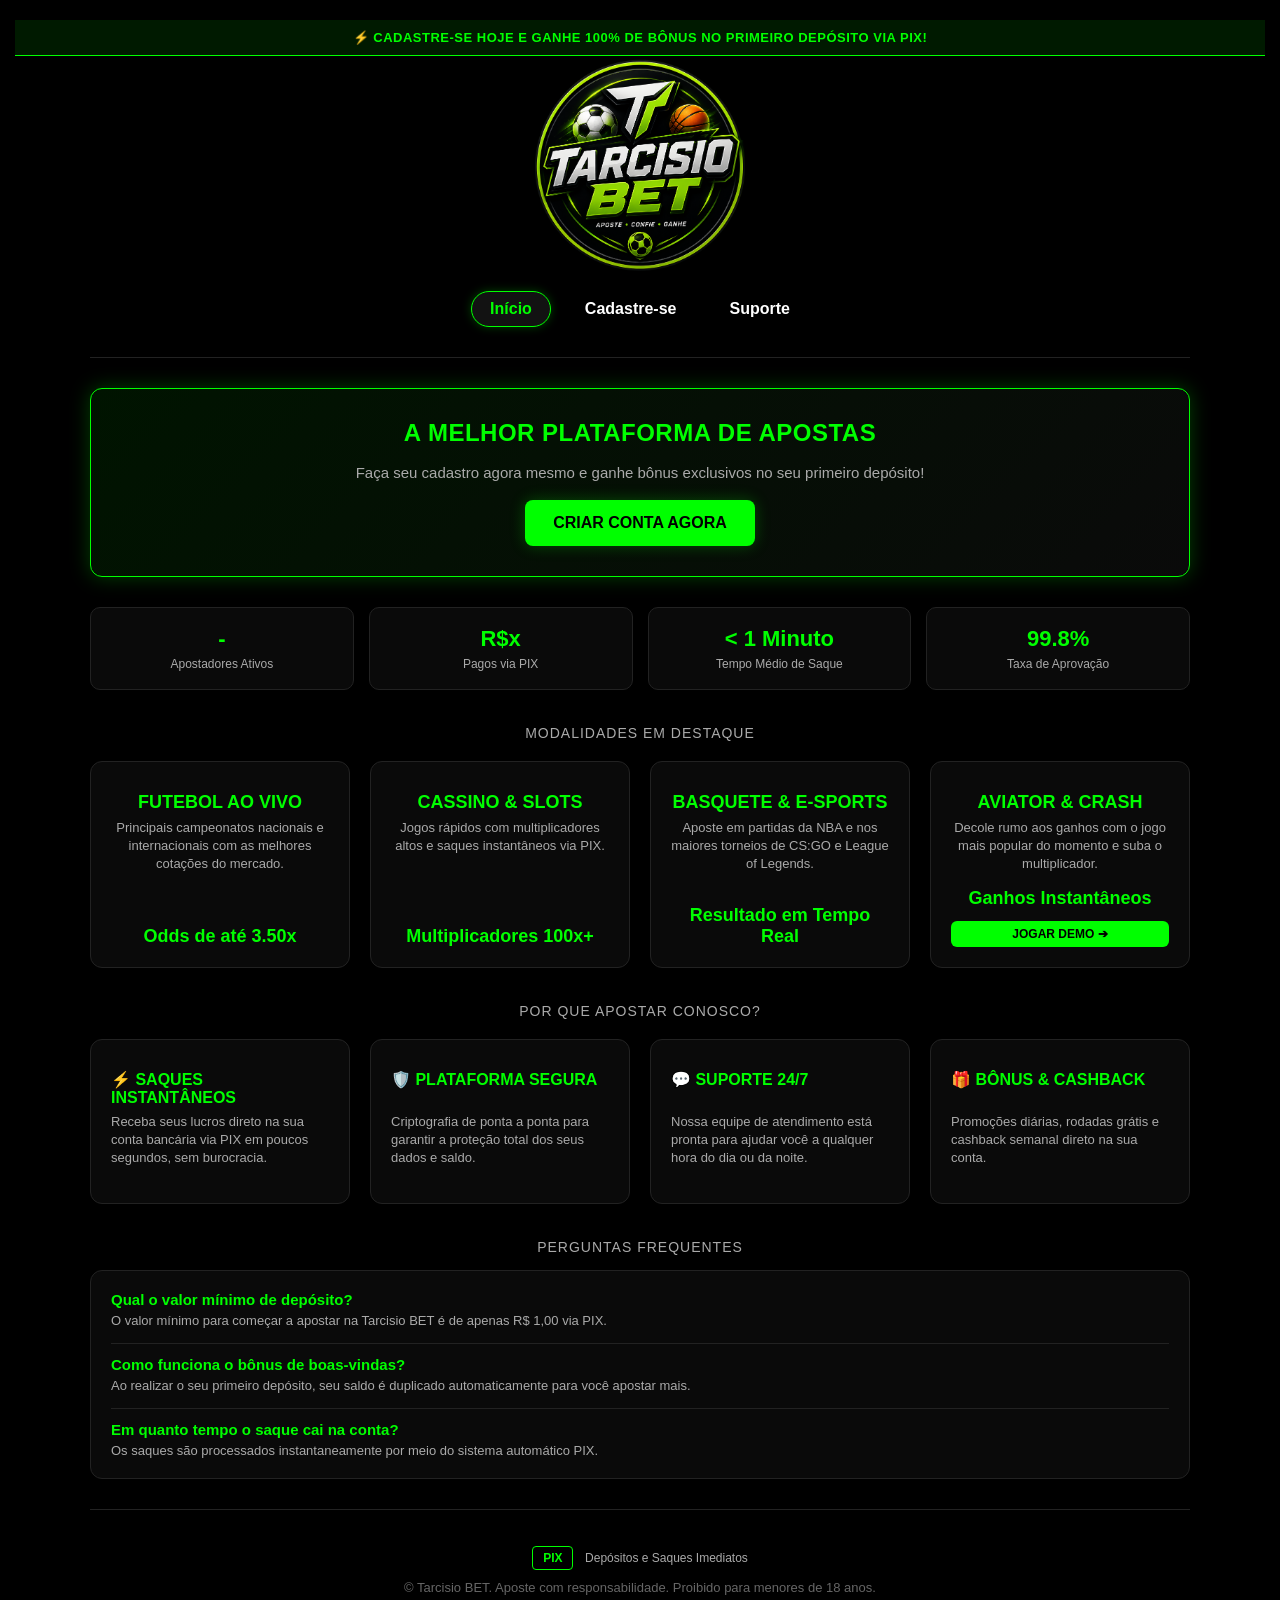
==== index.html @ b77f8620 "tarcisiobet" ====
<!DOCTYPE html>
<html lang="pt-br">
<head>
    <meta charset="UTF-8">
    <meta name="viewport" content="width=device-width, initial-scale=1.0">
    <title>Tarcisio BET - Início</title>
    
    <link rel="icon" type="image/png" href="navegador.png">
    <link rel="stylesheet" href="style.css">
</head>
<body>

    <div style="background: rgba(0, 255, 0, 0.1); border-bottom: 1px solid var(--primary); text-align: center; padding: 10px; font-size: 13px; color: var(--primary); font-weight: bold; letter-spacing: 0.5px;">
        ⚡ CADASTRE-SE HOJE E GANHE 100% DE BÔNUS NO PRIMEIRO DEPÓSITO VIA PIX!
    </div>

    <header>
        <div class="logo-container">
            <a href="pag principal.html">
                <img src="logo da bet.png" alt="Logo Tarcisio BET">
            </a>
        </div>
        
        <nav class="menu-navegacao">
            <a class="btn-inicio ativo" href="pag principal.html">Início</a>
            <a class="btn-inicio" href="forms.html">Cadastre-se</a>
            <a class="btn-inicio" href="suporte.html">Suporte</a>
        </nav>
    </header>

    <hr>

    <main class="container">
        <section class="hero-banner">
            <h2>A MELHOR PLATAFORMA DE APOSTAS</h2>
            <p>Faça seu cadastro agora mesmo e ganhe bônus exclusivos no seu primeiro depósito!</p>
            <a href="forms.html" class="btn-criar-conta-banner">
                CRIAR CONTA AGORA
            </a>
        </section>

        <section style="display: grid; grid-template-columns: repeat(auto-fit, minmax(220px, 1fr)); gap: 15px; margin: 30px 0; text-align: center;">
            <div style="background: var(--card-bg); border: 1px solid var(--border); padding: 18px; border-radius: 10px;">
                <h3 style="color: var(--primary); font-size: 22px; margin-bottom: 5px;">-</h3>
                <p style="color: var(--text-muted); font-size: 12px; margin: 0;">Apostadores Ativos</p>
            </div>
            <div style="background: var(--card-bg); border: 1px solid var(--border); padding: 18px; border-radius: 10px;">
                <h3 style="color: var(--primary); font-size: 22px; margin-bottom: 5px;">R$x</h3>
                <p style="color: var(--text-muted); font-size: 12px; margin: 0;">Pagos via PIX</p>
            </div>
            <div style="background: var(--card-bg); border: 1px solid var(--border); padding: 18px; border-radius: 10px;">
                <h3 style="color: var(--primary); font-size: 22px; margin-bottom: 5px;">&lt; 1 Minuto</h3>
                <p style="color: var(--text-muted); font-size: 12px; margin: 0;">Tempo Médio de Saque</p>
            </div>
            <div style="background: var(--card-bg); border: 1px solid var(--border); padding: 18px; border-radius: 10px;">
                <h3 style="color: var(--primary); font-size: 22px; margin-bottom: 5px;">99.8%</h3>
                <p style="color: var(--text-muted); font-size: 12px; margin: 0;">Taxa de Aprovação</p>
            </div>
        </section>

        <div class="titulo-secao">MODALIDADES EM DESTAQUE</div>
        
        <section class="cards-grid" style="grid-template-columns: repeat(auto-fit, minmax(220px, 1fr));">
            <div class="card">
                <h3>Futebol Ao Vivo</h3>
                <p>Principais campeonatos nacionais e internacionais com as melhores cotações do mercado.</p>
                <div class="odd-highlight">Odds de até 3.50x</div>
            </div>

            <div class="card">
                <h3>Cassino & Slots</h3>
                <p>Jogos rápidos com multiplicadores altos e saques instantâneos via PIX.</p>
                <div class="odd-highlight">Multiplicadores 100x+</div>
            </div>

            <div class="card">
                <h3>Basquete & E-sports</h3>
                <p>Aposte em partidas da NBA e nos maiores torneios de CS:GO e League of Legends.</p>
                <div class="odd-highlight">Resultado em Tempo Real</div>
            </div>

            <a href="jogos.html" class="card card-link" style="text-decoration: none; color: inherit; display: block; cursor: pointer;">
                <h3>Aviator & Crash</h3>
                <p>Decole rumo aos ganhos com o jogo mais popular do momento e suba o multiplicador.</p>
                <div class="odd-highlight">Ganhos Instantâneos</div>
                <div style="margin-top: 12px; background: var(--primary); color: #000; font-weight: bold; padding: 6px 12px; border-radius: 6px; font-size: 12px; text-align: center;">
                    JOGAR DEMO ➔
                </div>
            </a>
        </section>

        <div class="titulo-secao">POR QUE APOSTAR CONOSCO?</div>

        <section class="cards-grid" style="grid-template-columns: repeat(auto-fit, minmax(220px, 1fr));">
            <div class="card" style="text-align: left;">
                <h3 style="font-size: 16px;">⚡ Saques Instantâneos</h3>
                <p>Receba seus lucros direto na sua conta bancária via PIX em poucos segundos, sem burocracia.</p>
            </div>
            <div class="card" style="text-align: left;">
                <h3 style="font-size: 16px;">🛡️ Plataforma Segura</h3>
                <p>Criptografia de ponta a ponta para garantir a proteção total dos seus dados e saldo.</p>
            </div>
            <div class="card" style="text-align: left;">
                <h3 style="font-size: 16px;">💬 Suporte 24/7</h3>
                <p>Nossa equipe de atendimento está pronta para ajudar você a qualquer hora do dia ou da noite.</p>
            </div>
            <div class="card" style="text-align: left;">
                <h3 style="font-size: 16px;">🎁 Bônus & Cashback</h3>
                <p>Promoções diárias, rodadas grátis e cashback semanal direto na sua conta.</p>
            </div>
        </section>

        <div class="titulo-secao">PERGUNTAS FREQUENTES</div>

        <section style="background: var(--card-bg); border: 1px solid var(--border); border-radius: 12px; padding: 20px; margin-bottom: 30px;">
            <div style="margin-bottom: 15px;">
                <h4 style="color: var(--primary); font-size: 15px; margin-bottom: 5px;">Qual o valor mínimo de depósito?</h4>
                <p style="color: var(--text-muted); font-size: 13px;">O valor mínimo para começar a apostar na Tarcisio BET é de apenas R$ 1,00 via PIX.</p>
            </div>
            <hr style="margin: 12px 0;">
            <div style="margin-bottom: 15px;">
                <h4 style="color: var(--primary); font-size: 15px; margin-bottom: 5px;">Como funciona o bônus de boas-vindas?</h4>
                <p style="color: var(--text-muted); font-size: 13px;">Ao realizar o seu primeiro depósito, seu saldo é duplicado automaticamente para você apostar mais.</p>
            </div>
            <hr style="margin: 12px 0;">
            <div>
                <h4 style="color: var(--primary); font-size: 15px; margin-bottom: 5px;">Em quanto tempo o saque cai na conta?</h4>
                <p style="color: var(--text-muted); font-size: 13px;">Os saques são processados instantaneamente por meio do sistema automático PIX.</p>
            </div>
        </section>
    </main>

    <hr>

    <footer>
        <div style="margin-bottom: 15px;">
            <span style="border: 1px solid var(--primary); color: var(--primary); padding: 4px 10px; border-radius: 4px; font-size: 12px; font-weight: bold; margin-right: 8px;">PIX</span>
            <span style="color: var(--text-muted); font-size: 12px;">Depósitos e Saques Imediatos</span>
        </div>
        <p>© Tarcisio BET. Aposte com responsabilidade. Proibido para menores de 18 anos.</p>
    </footer>

</body>
</html>
---- style.css ----
/* ==========================================================
   CONFIGURAÇÃO GERAL, VARIÁVEIS E RESET (PRETO & VERDE NEON)
   ========================================================== */
:root {
    --primary: #00ff00;
    --primary-hover: #00cc00;
    --primary-glow: rgba(0, 255, 0, 0.25);
    --bg-dark: #000000;
    --card-bg: #0a0a0a;
    --surface: #121212;
    --border: #222222;
    --border-active: #00ff00;
    --text-main: #ffffff;
    --text-muted: #aaaaaa;
    --danger: #ff3355;
    --gold: #ffb703;
}

* {
    box-sizing: border-box;
    margin: 0;
    padding: 0;
    font-family: Arial, Helvetica, sans-serif;
    -webkit-tap-highlight-color: rgba(0, 255, 0, 0.2) !important;
}

/* ELIMINAÇÃO DO DESTAQUE AZUL AO SELECIONAR TEXTOS */
::selection {
    background-color: var(--primary) !important;
    color: #000000 !important;
}

html, body {
    background-color: var(--bg-dark) !important;
    color: var(--text-main) !important;
    width: 100%;
    min-height: 100vh;
    overflow-x: hidden;
}

body {
    padding: 20px 15px 40px 15px;
}

/* ==========================================================
   CABEÇALHO E REMOÇÃO DO FUNDO PRETO DA LOGO
   ========================================================== */
header {
    width: 100%;
    max-width: 1100px;
    margin: 0 auto 20px auto;
    text-align: center;
}

.logo-container {
    text-align: center;
    margin-bottom: 15px;
}

.logo-container img {
    max-width: 220px;
    width: 100%;
    height: auto;
    display: block;
    margin: 0 auto;
    /* Remove o quadrado preto e mantém apenas os elementos visíveis */
    mix-blend-mode: screen;
}

.menu-navegacao {
    display: flex;
    justify-content: center;
    gap: 15px;
    align-items: center;
    flex-wrap: wrap;
}

.btn-inicio {
    color: var(--text-main) !important;
    text-decoration: none;
    font-weight: bold;
    font-size: 16px;
    padding: 8px 18px;
    border-radius: 20px;
    border: 1px solid transparent;
    transition: all 0.2s ease;
}

.btn-inicio:hover, 
.btn-inicio.ativo {
    color: var(--primary) !important;
    background-color: var(--surface) !important;
    border-color: var(--primary);
    box-shadow: 0 0 10px var(--primary-glow);
}

hr {
    border: 0;
    height: 1px;
    background: var(--border);
    margin: 30px auto;
    width: 100%;
    max-width: 1100px;
}

/* ==========================================================
   CONTAINER PRINCIPAL
   ========================================================== */
.container {
    max-width: 1100px;
    margin: 0 auto;
    padding: 0;
}

/* ==========================================================
   HERO BANNER & BANNER DEMO
   ========================================================== */
.hero-banner,
.banner-demo {
    background: linear-gradient(135deg, rgba(0, 255, 0, 0.08) 0%, var(--card-bg) 100%);
    border: 1px solid var(--primary);
    border-radius: 12px;
    padding: 30px 20px;
    margin: 20px auto 25px auto;
    max-width: 1100px;
    width: 100%;
    text-align: center;
    box-shadow: 0 0 20px var(--primary-glow);
    display: flex;
    flex-direction: column;
    align-items: center;
    justify-content: center;
    gap: 15px;
}

.banner-demo {
    flex-direction: row;
    justify-content: space-between;
    text-align: left;
}

.hero-banner h2,
.banner-demo h2 {
    font-size: 24px;
    margin: 0;
    color: var(--primary);
    text-transform: uppercase;
    font-weight: 800;
}

.hero-banner p,
.banner-demo p {
    color: var(--text-muted);
    font-size: 15px;
    margin: 0;
    line-height: 1.5;
}

.badge-demo {
    background-color: var(--primary);
    color: #000000;
    padding: 8px 16px;
    font-weight: 800;
    border-radius: 30px;
    font-size: 12px;
    text-transform: uppercase;
    box-shadow: 0 0 12px var(--primary-glow);
    white-space: nowrap;
}

.btn-criar-conta,
.btn-criar-conta-banner {
    display: inline-block;
    background-color: var(--primary) !important;
    color: #000000 !important;
    font-weight: bold;
    font-size: 16px;
    text-transform: uppercase;
    text-decoration: none;
    padding: 14px 28px;
    border-radius: 8px;
    border: none;
    cursor: pointer;
    box-shadow: 0 0 15px var(--primary-glow);
    transition: all 0.2s ease-in-out;
}

.btn-criar-conta:hover,
.btn-criar-conta-banner:hover {
    background-color: var(--primary-hover) !important;
    transform: scale(1.02);
    box-shadow: 0 0 25px var(--primary-glow);
}

/* ==========================================================
   FILTROS DE CATEGORIA (PÁGINA DE JOGOS)
   ========================================================== */
.categorias-bar {
    display: flex;
    gap: 10px;
    margin-bottom: 25px;
    overflow-x: auto;
    padding-bottom: 8px;
    scrollbar-width: none;
}

.categorias-bar::-webkit-scrollbar {
    display: none;
}

.btn-cat {
    background-color: var(--card-bg);
    border: 1px solid var(--border);
    color: var(--text-muted);
    padding: 10px 20px;
    border-radius: 30px;
    cursor: pointer;
    font-weight: bold;
    font-size: 13px;
    white-space: nowrap;
    transition: all 0.2s ease;
}

.btn-cat.ativo, 
.btn-cat:hover {
    border-color: var(--primary);
    color: var(--primary);
    background-color: rgba(0, 255, 0, 0.1);
    box-shadow: 0 0 10px var(--primary-glow);
}

/* ==========================================================
   CARDS DE MODALIDADES E JOGOS (GRID SIMÉTRICO)
   ========================================================== */
.titulo-secao {
    text-align: center;
    margin: 35px auto 15px auto;
    font-size: 14px;
    color: var(--text-muted);
    text-transform: uppercase;
    letter-spacing: 1px;
}

.cards-grid,
.grid-jogos {
    display: grid;
    grid-template-columns: repeat(auto-fill, minmax(250px, 1fr));
    gap: 20px;
    margin: 20px auto 30px auto;
    max-width: 1100px;
    width: 100%;
}

.card,
.card-jogo {
    background-color: var(--card-bg);
    border: 1px solid var(--border);
    border-radius: 12px;
    padding: 20px;
    text-align: center;
    display: flex;
    flex-direction: column;
    justify-content: space-between;
    box-shadow: 0 0 15px rgba(0, 0, 0, 0.5);
    transition: all 0.3s ease;
    overflow: hidden;
    position: relative;
}

.card:hover,
.card-jogo:hover {
    border-color: var(--primary);
    box-shadow: 0 0 20px var(--primary-glow);
    transform: translateY(-4px);
}

.card h3,
.info-jogo h3 {
    color: var(--primary);
    margin: 10px 0 6px 0;
    font-size: 18px;
    text-transform: uppercase;
    font-weight: bold;
}

.card p,
.info-jogo p {
    color: var(--text-muted);
    font-size: 13px;
    line-height: 1.4;
    margin-bottom: 15px;
}

.odd-highlight {
    font-size: 18px;
    font-weight: bold;
    color: var(--primary);
    margin-top: auto;
}

/* COMPONENTES DO CARD DE JOGO */
.capa-jogo {
    height: 150px;
    border-radius: 8px;
    background-size: cover;
    background-position: center;
    position: relative;
    display: flex;
    align-items: center;
    justify-content: center;
    border: 1px solid var(--border);
}

.tag-modalidade {
    position: absolute;
    top: 10px;
    left: 10px;
    background: rgba(0, 0, 0, 0.85);
    border: 1px solid var(--primary);
    color: var(--primary);
    font-size: 10px;
    font-weight: bold;
    padding: 4px 8px;
    border-radius: 4px;
    text-transform: uppercase;
    z-index: 2;
}

.icone-play {
    width: 50px;
    height: 50px;
    background-color: var(--primary);
    border-radius: 50%;
    display: flex;
    align-items: center;
    justify-content: center;
    color: #000000;
    font-size: 18px;
    opacity: 0;
    transform: scale(0.8);
    transition: all 0.25s ease;
    cursor: pointer;
    z-index: 2;
    box-shadow: 0 0 15px var(--primary-glow);
}

.card-jogo:hover .icone-play {
    opacity: 1;
    transform: scale(1);
}

.botoes-card {
    display: grid;
    grid-template-columns: 1fr 1fr;
    gap: 8px;
    margin-top: 10px;
}

.btn-play-demo {
    background-color: var(--surface);
    color: var(--primary);
    border: 1px solid var(--primary);
    padding: 10px;
    border-radius: 6px;
    font-weight: bold;
    font-size: 12px;
    cursor: pointer;
    transition: all 0.2s ease;
}

.btn-play-demo:hover {
    background-color: var(--primary);
    color: #000000;
}

.btn-play-real {
    background-color: var(--primary);
    color: #000000;
    border: none;
    padding: 10px;
    border-radius: 6px;
    font-weight: bold;
    font-size: 12px;
    cursor: pointer;
    transition: all 0.2s ease;
}

.btn-play-real:hover {
    background-color: var(--primary-hover);
}

/* ==========================================================
   CAIXAS DE FORMULÁRIO (CADASTRO, SUPORTE, PAGAMENTO)
   ========================================================== */
.caixa-cadastro, 
.card-container,
.suporte-container,
.caixa-pagamento {
    background-color: var(--card-bg);
    border: 1px solid var(--primary);
    border-radius: 12px;
    padding: 30px;
    width: 100%;
    max-width: 520px;
    margin: 30px auto;
    box-shadow: 0 0 20px var(--primary-glow);
}

/* ==========================================================
   TÍTULOS E ELEMENTOS TEXTUAIS
   ========================================================== */
h1 {
    color: var(--primary);
    text-align: center;
    text-transform: uppercase;
    font-size: 24px;
    margin-top: 0;
    margin-bottom: 25px;
    font-weight: 800;
}

h2 {
    font-size: 16px;
    color: var(--text-muted);
    margin: 20px 0 10px 0;
    text-transform: uppercase;
    letter-spacing: 0.5px;
}

.aviso-deposito-minimo {
    font-size: 13px;
    color: var(--primary);
    margin-bottom: 15px;
    font-weight: bold;
}

/* ==========================================================
   ENTRADAS DE DADOS E FORMULÁRIOS (CORREÇÃO DE AZUL DO NAVEGADOR)
   ========================================================== */
.label-campo {
    display: block;
    margin-bottom: 6px;
    font-size: 13px;
    color: var(--text-muted);
    font-weight: bold;
}

input[type="text"],
input[type="email"],
input[type="password"],
input[type="date"],
input[type="number"],
select,
textarea {
    width: 100%;
    padding: 12px;
    background-color: var(--surface) !important;
    border: 1px solid var(--border) !important;
    border-radius: 6px;
    color: var(--text-main) !important;
    font-size: 14px;
    margin-bottom: 15px;
    outline: none;
    transition: border-color 0.2s, box-shadow 0.2s;
}

/* CORREÇÃO PARA O CAMPO DE AUTO-FILL AZUL DO GOOGLE CHROME/EDGE */
input:-webkit-autofill,
input:-webkit-autofill:hover, 
input:-webkit-autofill:focus, 
input:-webkit-autofill:active {
    -webkit-box-shadow: 0 0 0 30px var(--surface) inset !important;
    -webkit-text-fill-color: var(--text-main) !important;
    caret-color: var(--primary) !important;
    transition: background-color 5000s ease-in-out 0s;
}

input::placeholder, 
textarea::placeholder {
    color: #666666;
}

select option {
    background-color: var(--surface);
    color: var(--text-main);
}

input:focus, 
select:focus,
textarea:focus {
    border-color: var(--primary) !important;
    box-shadow: 0 0 8px var(--primary-glow) !important;
}

/* ==========================================================
   BOTÕES DE SELEÇÃO DE APOSTA / VALORES
   ========================================================== */
.grid-apostas {
    display: grid;
    grid-template-columns: repeat(2, 1fr);
    gap: 12px;
    margin-bottom: 15px;
}

.card-aposta input[type="radio"] {
    display: none !important;
}

.card-aposta label {
    display: flex !important;
    align-items: center;
    justify-content: center;
    background-color: #002200 !important;
    border: 2px solid var(--primary) !important;
    border-radius: 8px;
    padding: 14px;
    color: var(--primary) !important;
    font-weight: bold;
    font-size: 16px;
    cursor: pointer;
    transition: all 0.2s ease-in-out;
    text-align: center;
    width: 100%;
}

.card-aposta label:hover {
    background-color: #004d00 !important;
    color: var(--text-main) !important;
    box-shadow: 0 0 10px var(--primary-glow);
    transform: translateY(-2px);
}

.card-aposta input[type="radio"]:checked + label {
    border-color: var(--primary) !important;
    background-color: var(--primary) !important;
    color: #000000 !important;
    box-shadow: 0 0 15px var(--primary-glow);
}

/* CAMPO DE VALOR CUSTOMIZADO */
.campo-customizado {
    display: flex;
    align-items: center;
    background-color: var(--surface) !important;
    border: 1px solid var(--border) !important;
    border-radius: 6px;
    padding: 0 12px;
    margin-top: 5px;
    margin-bottom: 15px;
}

.simbolo-moeda {
    color: var(--primary);
    font-weight: bold;
    font-size: 15px;
    margin-right: 8px;
}

.campo-customizado input {
    border: none !important;
    margin-bottom: 0 !important;
    background: transparent !important;
    padding: 12px 0;
    color: var(--text-main) !important;
    width: 100%;
}

/* ==========================================================
   MODAL POPUP DO JOGO DEMO
   ========================================================== */
.modal-overlay {
    position: fixed;
    top: 0;
    left: 0;
    width: 100%;
    height: 100%;
    background: rgba(0, 0, 0, 0.9);
    backdrop-filter: blur(8px);
    display: none;
    justify-content: center;
    align-items: center;
    z-index: 9999;
    padding: 16px;
    opacity: 0;
    transition: opacity 0.3s ease;
}

.modal-overlay.ativo {
    display: flex;
    opacity: 1;
}

.modal-container {
    background-color: var(--card-bg);
    border: 1px solid var(--primary);
    border-radius: 16px;
    width: 100%;
    max-width: 650px;
    overflow: hidden;
    box-shadow: 0 0 30px var(--primary-glow);
    display: flex;
    flex-direction: column;
}

.modal-header {
    background-color: var(--surface);
    padding: 16px 20px;
    display: flex;
    justify-content: space-between;
    align-items: center;
    border-bottom: 1px solid var(--border);
}

.modal-header h3 {
    color: var(--text-main);
    font-size: 16px;
    font-weight: bold;
    display: flex;
    align-items: center;
    gap: 10px;
}

.modal-header h3 span {
    background: var(--primary);
    color: #000000;
    font-size: 10px;
    padding: 3px 8px;
    border-radius: 4px;
    font-weight: bold;
}

.btn-fechar {
    background: transparent;
    border: none;
    color: var(--text-muted);
    font-size: 24px;
    cursor: pointer;
    transition: color 0.2s;
}

.btn-fechar:hover {
    color: var(--danger);
}

.modal-body {
    padding: 20px;
    display: flex;
    flex-direction: column;
    align-items: center;
    background: var(--bg-dark);
}

.game-screen {
    width: 100%;
    height: 280px;
    background-color: #050505;
    border-radius: 10px;
    border: 1px solid var(--border);
    display: flex;
    flex-direction: column;
    align-items: center;
    justify-content: center;
    position: relative;
    overflow: hidden;
}

.demo-controls {
    width: 100%;
    margin-top: 16px;
    display: flex;
    flex-direction: column;
    gap: 12px;
    background: var(--surface);
    padding: 16px;
    border-radius: 10px;
    border: 1px solid var(--border);
}

.demo-top-bar {
    display: flex;
    justify-content: space-between;
    align-items: center;
    width: 100%;
}

.saldo-demo {
    font-size: 13px;
    color: var(--text-muted);
}

.saldo-demo strong {
    color: var(--primary);
    font-size: 15px;
}

.btn-reset-saldo {
    background: transparent;
    border: none;
    color: var(--text-muted);
    cursor: pointer;
    font-size: 12px;
    text-decoration: underline;
}

.btn-reset-saldo:hover {
    color: var(--text-main);
}

.bet-control-group {
    display: flex;
    gap: 10px;
    align-items: center;
    width: 100%;
}

.aposta-input-box {
    display: flex;
    align-items: center;
    gap: 8px;
    background-color: var(--bg-dark);
    border: 1px solid var(--border);
    padding: 8px 12px;
    border-radius: 6px;
    flex-grow: 1;
}

.aposta-input-box label {
    color: var(--text-muted);
    font-size: 12px;
    font-weight: bold;
}

.aposta-input-box input {
    background: transparent !important;
    border: none !important;
    color: var(--primary) !important;
    font-size: 15px;
    font-weight: bold;
    margin-bottom: 0 !important;
    padding: 0 !important;
}

.quick-bets {
    display: flex;
    gap: 4px;
}

.btn-quick {
    background-color: var(--bg-dark);
    border: 1px solid var(--border);
    color: var(--text-main);
    padding: 8px 10px;
    border-radius: 6px;
    font-size: 11px;
    font-weight: bold;
    cursor: pointer;
}

.btn-quick:hover {
    border-color: var(--primary);
    color: var(--primary);
}

.btn-acao-demo {
    width: 100%;
    background-color: var(--primary) !important;
    color: #000000 !important;
    border: none !important;
    padding: 14px;
    font-weight: bold;
    font-size: 15px;
    border-radius: 6px;
    cursor: pointer;
    text-transform: uppercase;
    box-shadow: 0 0 12px var(--primary-glow);
    transition: all 0.2s ease;
}

.btn-acao-demo:hover:not(:disabled) {
    background-color: var(--primary-hover) !important;
}

.btn-acao-demo:disabled {
    opacity: 0.5;
    cursor: not-allowed;
    box-shadow: none;
}

/* ==========================================================
   BOTÕES GERAIS E FOOTER
   ========================================================== */
button[type="submit"], 
.btn-principal {
    width: 100%;
    background-color: var(--primary) !important;
    color: #000000 !important;
    border: none !important;
    padding: 14px;
    border-radius: 6px;
    font-weight: bold;
    font-size: 16px;
    cursor: pointer;
    text-transform: uppercase;
    box-shadow: 0 0 12px var(--primary-glow);
    transition: background-color 0.2s, transform 0.1s, box-shadow 0.2s;
}

button[type="submit"]:hover, 
.btn-principal:hover {
    background-color: var(--primary-hover) !important;
    color: #000000 !important;
    transform: scale(1.01);
    box-shadow: 0 0 18px var(--primary-glow);
}

footer {
    text-align: center;
    margin-top: 40px;
    color: #666666;
    font-size: 13px;
}

/* ==========================================================
   RESPONSIVIDADE
   ========================================================== */
@media (max-width: 850px) {
    .cards-grid,
    .grid-jogos {
        grid-template-columns: repeat(2, 1fr);
    }
}

@media (max-width: 600px) {
    body {
        padding: 10px;
    }

    .banner-demo {
        flex-direction: column;
        align-items: flex-start;
    }

    .menu-navegacao {
        gap: 8px;
    }

    .btn-inicio {
        font-size: 14px;
        padding: 6px 12px;
    }

    .cards-grid,
    .grid-jogos {
        grid-template-columns: 1fr;
    }

    .bet-control-group {
        flex-direction: column;
    }

    .aposta-input-box, 
    .quick-bets {
        width: 100%;
    }

    .quick-bets {
        justify-content: space-between;
    }

    .btn-quick {
        flex: 1;
        text-align: center;
    }

    .caixa-cadastro, 
    .card-container,
    .suporte-container,
    .caixa-pagamento {
        padding: 20px 15px;
    }
}

@media (max-width: 400px) {
    .grid-apostas {
        grid-template-columns: 1fr;
    }

    .btn-inicio {
        font-size: 13px;
        padding: 5px 8px;
    }

    h1 {
        font-size: 20px;
    }
}
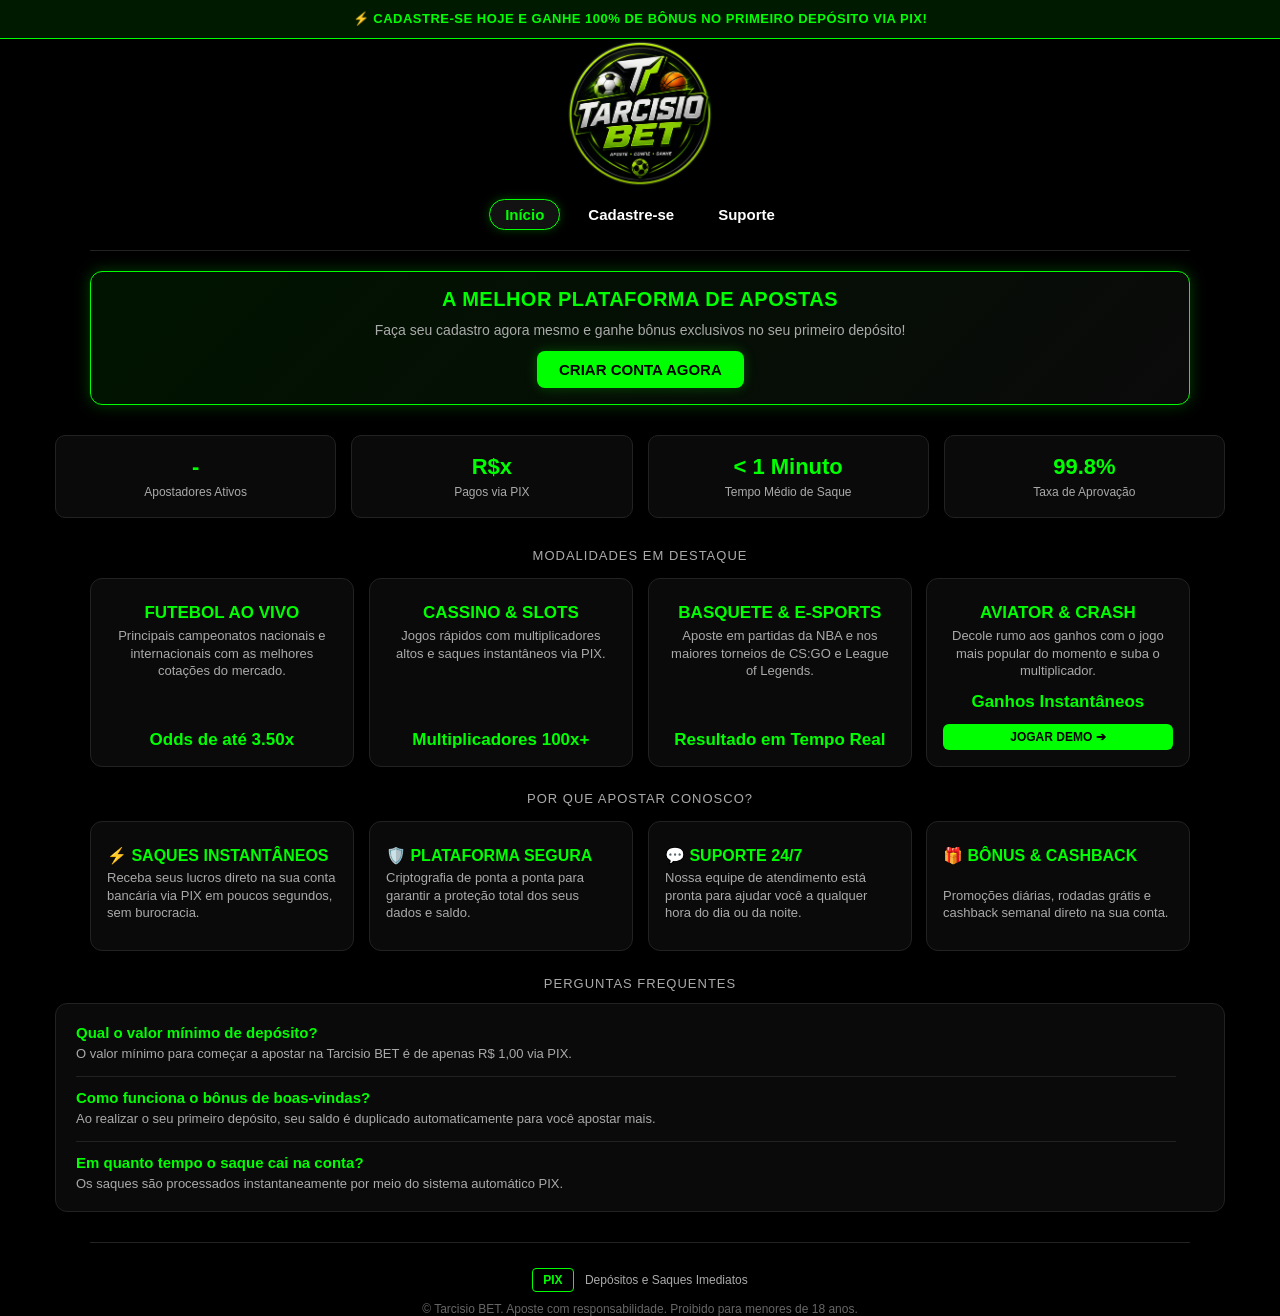
==== commit 27eee975: "pag nova" ====
--- a/index.html
+++ b/index.html
@@ -7,22 +7,109 @@
     
     <link rel="icon" type="image/png" href="navegador.png">
     <link rel="stylesheet" href="style.css">
+    <style>
+        /* RESET E CORREÇÕES GLOBAIS DE RESPONSIVIDADE */
+        * {
+            box-sizing: border-box;
+        }
+
+        html, body {
+            overflow-x: hidden;
+            margin: 0;
+            padding: 0;
+        }
+
+        /* AJUSTE FINO PARA O TAMANHO DA LOGO NO CABEÇALHO */
+        .logo-container img {
+            width: 150px;
+            height: auto;
+            max-width: 100%;
+            display: block;
+            margin: 0 auto;
+        }
+
+        /* BARRA DE AVISO SUPERIOR RESPONSIVA */
+        .aviso-topo {
+            background: rgba(0, 255, 0, 0.1);
+            border-bottom: 1px solid var(--primary);
+            text-align: center;
+            padding: 10px 15px;
+            font-size: 13px;
+            color: var(--primary);
+            font-weight: bold;
+            letter-spacing: 0.5px;
+            line-height: 1.4;
+        }
+
+        /* CONTAINER PRINCIPAL */
+        .container {
+            width: 100%;
+            max-width: 1200px;
+            margin: 0 auto;
+            padding: 0 15px;
+        }
+
+        /* SEÇÃO DE ESTATÍSTICAS / GRID */
+        .grid-estatisticas {
+            display: grid;
+            grid-template-columns: repeat(auto-fit, minmax(220px, 1fr));
+            gap: 15px;
+            margin: 30px 0;
+            text-align: center;
+        }
+
+        .card-estatistica {
+            background: var(--card-bg);
+            border: 1px solid var(--border);
+            padding: 18px;
+            border-radius: 10px;
+        }
+
+        /* FAQ RESPONSIVO */
+        .secao-faq {
+            background: var(--card-bg);
+            border: 1px solid var(--border);
+            border-radius: 12px;
+            padding: 20px;
+            margin-bottom: 30px;
+        }
+
+        /* MEDIA QUERIES PARA DISPOSITIVOS MÓVEIS PEQUENOS */
+        @media (max-width: 480px) {
+            .aviso-topo {
+                font-size: 11px;
+                padding: 8px 10px;
+            }
+
+            .grid-estatisticas {
+                grid-template-columns: 1fr; /* Um card por linha em telas muito pequenas */
+            }
+
+            .secao-faq {
+                padding: 15px;
+            }
+            
+            header {
+                padding: 10px;
+            }
+        }
+    </style>
 </head>
 <body>
 
-    <div style="background: rgba(0, 255, 0, 0.1); border-bottom: 1px solid var(--primary); text-align: center; padding: 10px; font-size: 13px; color: var(--primary); font-weight: bold; letter-spacing: 0.5px;">
+    <div class="aviso-topo">
         ⚡ CADASTRE-SE HOJE E GANHE 100% DE BÔNUS NO PRIMEIRO DEPÓSITO VIA PIX!
     </div>
 
     <header>
         <div class="logo-container">
-            <a href="pag principal.html">
-                <img src="logo da bet.png" alt="Logo Tarcisio BET">
+            <a href="index.html">
+                <img src="logo da bet.png" alt="Logo Tarcisio BET" fetchpriority="high">
             </a>
         </div>
         
         <nav class="menu-navegacao">
-            <a class="btn-inicio ativo" href="pag principal.html">Início</a>
+            <a class="btn-inicio ativo" href="index.html">Início</a>
             <a class="btn-inicio" href="forms.html">Cadastre-se</a>
             <a class="btn-inicio" href="suporte.html">Suporte</a>
         </nav>
@@ -39,20 +126,20 @@
             </a>
         </section>
 
-        <section style="display: grid; grid-template-columns: repeat(auto-fit, minmax(220px, 1fr)); gap: 15px; margin: 30px 0; text-align: center;">
-            <div style="background: var(--card-bg); border: 1px solid var(--border); padding: 18px; border-radius: 10px;">
+        <section class="grid-estatisticas">
+            <div class="card-estatistica">
                 <h3 style="color: var(--primary); font-size: 22px; margin-bottom: 5px;">-</h3>
                 <p style="color: var(--text-muted); font-size: 12px; margin: 0;">Apostadores Ativos</p>
             </div>
-            <div style="background: var(--card-bg); border: 1px solid var(--border); padding: 18px; border-radius: 10px;">
+            <div class="card-estatistica">
                 <h3 style="color: var(--primary); font-size: 22px; margin-bottom: 5px;">R$x</h3>
                 <p style="color: var(--text-muted); font-size: 12px; margin: 0;">Pagos via PIX</p>
             </div>
-            <div style="background: var(--card-bg); border: 1px solid var(--border); padding: 18px; border-radius: 10px;">
+            <div class="card-estatistica">
                 <h3 style="color: var(--primary); font-size: 22px; margin-bottom: 5px;">&lt; 1 Minuto</h3>
                 <p style="color: var(--text-muted); font-size: 12px; margin: 0;">Tempo Médio de Saque</p>
             </div>
-            <div style="background: var(--card-bg); border: 1px solid var(--border); padding: 18px; border-radius: 10px;">
+            <div class="card-estatistica">
                 <h3 style="color: var(--primary); font-size: 22px; margin-bottom: 5px;">99.8%</h3>
                 <p style="color: var(--text-muted); font-size: 12px; margin: 0;">Taxa de Aprovação</p>
             </div>
@@ -112,17 +199,17 @@
 
         <div class="titulo-secao">PERGUNTAS FREQUENTES</div>
 
-        <section style="background: var(--card-bg); border: 1px solid var(--border); border-radius: 12px; padding: 20px; margin-bottom: 30px;">
+        <section class="secao-faq">
             <div style="margin-bottom: 15px;">
                 <h4 style="color: var(--primary); font-size: 15px; margin-bottom: 5px;">Qual o valor mínimo de depósito?</h4>
                 <p style="color: var(--text-muted); font-size: 13px;">O valor mínimo para começar a apostar na Tarcisio BET é de apenas R$ 1,00 via PIX.</p>
             </div>
-            <hr style="margin: 12px 0;">
+            <hr style="margin: 12px 0; border: 0; border-top: 1px solid var(--border);">
             <div style="margin-bottom: 15px;">
                 <h4 style="color: var(--primary); font-size: 15px; margin-bottom: 5px;">Como funciona o bônus de boas-vindas?</h4>
                 <p style="color: var(--text-muted); font-size: 13px;">Ao realizar o seu primeiro depósito, seu saldo é duplicado automaticamente para você apostar mais.</p>
             </div>
-            <hr style="margin: 12px 0;">
+            <hr style="margin: 12px 0; border: 0; border-top: 1px solid var(--border);">
             <div>
                 <h4 style="color: var(--primary); font-size: 15px; margin-bottom: 5px;">Em quanto tempo o saque cai na conta?</h4>
                 <p style="color: var(--text-muted); font-size: 13px;">Os saques são processados instantaneamente por meio do sistema automático PIX.</p>
@@ -141,4 +228,4 @@
     </footer>
 
 </body>
-</html>
+</html>
--- a/style.css
+++ b/style.css
@@ -39,7 +39,7 @@
 }
 
 body {
-    padding: 20px 15px 40px 15px;
+    padding: 15px 15px 30px 15px;
 }
 
 /* ==========================================================
@@ -48,17 +48,17 @@
 header {
     width: 100%;
     max-width: 1100px;
-    margin: 0 auto 20px auto;
+    margin: 0 auto 15px auto;
     text-align: center;
 }
 
 .logo-container {
     text-align: center;
-    margin-bottom: 15px;
+    margin-bottom: 10px;
 }
 
 .logo-container img {
-    max-width: 220px;
+    max-width: 200px;
     width: 100%;
     height: auto;
     display: block;
@@ -70,7 +70,7 @@
 .menu-navegacao {
     display: flex;
     justify-content: center;
-    gap: 15px;
+    gap: 12px;
     align-items: center;
     flex-wrap: wrap;
 }
@@ -79,8 +79,8 @@
     color: var(--text-main) !important;
     text-decoration: none;
     font-weight: bold;
-    font-size: 16px;
-    padding: 8px 18px;
+    font-size: 15px;
+    padding: 6px 15px;
     border-radius: 20px;
     border: 1px solid transparent;
     transition: all 0.2s ease;
@@ -98,7 +98,7 @@
     border: 0;
     height: 1px;
     background: var(--border);
-    margin: 30px auto;
+    margin: 20px auto;
     width: 100%;
     max-width: 1100px;
 }
@@ -113,24 +113,24 @@
 }
 
 /* ==========================================================
-   HERO BANNER & BANNER DEMO
+   HERO BANNER & BANNER DEMO (COMPACTOS)
    ========================================================== */
 .hero-banner,
 .banner-demo {
     background: linear-gradient(135deg, rgba(0, 255, 0, 0.08) 0%, var(--card-bg) 100%);
     border: 1px solid var(--primary);
     border-radius: 12px;
-    padding: 30px 20px;
-    margin: 20px auto 25px auto;
+    padding: 16px 20px;
+    margin: 10px auto 15px auto;
     max-width: 1100px;
     width: 100%;
     text-align: center;
-    box-shadow: 0 0 20px var(--primary-glow);
+    box-shadow: 0 0 15px var(--primary-glow);
     display: flex;
     flex-direction: column;
     align-items: center;
     justify-content: center;
-    gap: 15px;
+    gap: 10px;
 }
 
 .banner-demo {
@@ -141,7 +141,7 @@
 
 .hero-banner h2,
 .banner-demo h2 {
-    font-size: 24px;
+    font-size: 20px;
     margin: 0;
     color: var(--primary);
     text-transform: uppercase;
@@ -151,20 +151,20 @@
 .hero-banner p,
 .banner-demo p {
     color: var(--text-muted);
-    font-size: 15px;
+    font-size: 14px;
     margin: 0;
-    line-height: 1.5;
+    line-height: 1.4;
 }
 
 .badge-demo {
     background-color: var(--primary);
     color: #000000;
-    padding: 8px 16px;
+    padding: 6px 14px;
     font-weight: 800;
     border-radius: 30px;
-    font-size: 12px;
+    font-size: 11px;
     text-transform: uppercase;
-    box-shadow: 0 0 12px var(--primary-glow);
+    box-shadow: 0 0 10px var(--primary-glow);
     white-space: nowrap;
 }
 
@@ -174,22 +174,23 @@
     background-color: var(--primary) !important;
     color: #000000 !important;
     font-weight: bold;
-    font-size: 16px;
+    font-size: 15px;
     text-transform: uppercase;
     text-decoration: none;
-    padding: 14px 28px;
+    padding: 10px 22px;
     border-radius: 8px;
     border: none;
     cursor: pointer;
-    box-shadow: 0 0 15px var(--primary-glow);
-    transition: all 0.2s ease-in-out;
+    box-shadow: 0 0 12px var(--primary-glow);
+    transition: transform 0.2s ease-in-out, box-shadow 0.2s ease-in-out, background-color 0.2s ease-in-out;
+    will-change: transform;
 }
 
 .btn-criar-conta:hover,
 .btn-criar-conta-banner:hover {
     background-color: var(--primary-hover) !important;
     transform: scale(1.02);
-    box-shadow: 0 0 25px var(--primary-glow);
+    box-shadow: 0 0 20px var(--primary-glow);
 }
 
 /* ==========================================================
@@ -198,9 +199,9 @@
 .categorias-bar {
     display: flex;
     gap: 10px;
-    margin-bottom: 25px;
+    margin-bottom: 20px;
     overflow-x: auto;
-    padding-bottom: 8px;
+    padding-bottom: 5px;
     scrollbar-width: none;
 }
 
@@ -212,7 +213,7 @@
     background-color: var(--card-bg);
     border: 1px solid var(--border);
     color: var(--text-muted);
-    padding: 10px 20px;
+    padding: 8px 16px;
     border-radius: 30px;
     cursor: pointer;
     font-weight: bold;
@@ -234,8 +235,8 @@
    ========================================================== */
 .titulo-secao {
     text-align: center;
-    margin: 35px auto 15px auto;
-    font-size: 14px;
+    margin: 25px auto 12px auto;
+    font-size: 13px;
     color: var(--text-muted);
     text-transform: uppercase;
     letter-spacing: 1px;
@@ -245,8 +246,8 @@
 .grid-jogos {
     display: grid;
     grid-template-columns: repeat(auto-fill, minmax(250px, 1fr));
-    gap: 20px;
-    margin: 20px auto 30px auto;
+    gap: 15px;
+    margin: 15px auto 25px auto;
     max-width: 1100px;
     width: 100%;
 }
@@ -256,29 +257,30 @@
     background-color: var(--card-bg);
     border: 1px solid var(--border);
     border-radius: 12px;
-    padding: 20px;
+    padding: 16px;
     text-align: center;
     display: flex;
     flex-direction: column;
     justify-content: space-between;
-    box-shadow: 0 0 15px rgba(0, 0, 0, 0.5);
-    transition: all 0.3s ease;
+    box-shadow: 0 0 12px rgba(0, 0, 0, 0.5);
+    transition: transform 0.3s ease, border-color 0.3s ease, box-shadow 0.3s ease;
     overflow: hidden;
     position: relative;
+    will-change: transform;
 }
 
 .card:hover,
 .card-jogo:hover {
     border-color: var(--primary);
-    box-shadow: 0 0 20px var(--primary-glow);
-    transform: translateY(-4px);
+    box-shadow: 0 0 18px var(--primary-glow);
+    transform: translateY(-3px);
 }
 
 .card h3,
 .info-jogo h3 {
     color: var(--primary);
-    margin: 10px 0 6px 0;
-    font-size: 18px;
+    margin: 8px 0 4px 0;
+    font-size: 17px;
     text-transform: uppercase;
     font-weight: bold;
 }
@@ -287,12 +289,12 @@
 .info-jogo p {
     color: var(--text-muted);
     font-size: 13px;
-    line-height: 1.4;
-    margin-bottom: 15px;
+    line-height: 1.35;
+    margin-bottom: 12px;
 }
 
 .odd-highlight {
-    font-size: 18px;
+    font-size: 17px;
     font-weight: bold;
     color: var(--primary);
     margin-top: auto;
@@ -300,7 +302,7 @@
 
 /* COMPONENTES DO CARD DE JOGO */
 .capa-jogo {
-    height: 150px;
+    height: 140px;
     border-radius: 8px;
     background-size: cover;
     background-position: center;
@@ -313,35 +315,35 @@
 
 .tag-modalidade {
     position: absolute;
-    top: 10px;
-    left: 10px;
+    top: 8px;
+    left: 8px;
     background: rgba(0, 0, 0, 0.85);
     border: 1px solid var(--primary);
     color: var(--primary);
     font-size: 10px;
     font-weight: bold;
-    padding: 4px 8px;
+    padding: 3px 6px;
     border-radius: 4px;
     text-transform: uppercase;
     z-index: 2;
 }
 
 .icone-play {
-    width: 50px;
-    height: 50px;
+    width: 44px;
+    height: 44px;
     background-color: var(--primary);
     border-radius: 50%;
     display: flex;
     align-items: center;
     justify-content: center;
     color: #000000;
-    font-size: 18px;
+    font-size: 16px;
     opacity: 0;
     transform: scale(0.8);
-    transition: all 0.25s ease;
+    transition: opacity 0.25s ease, transform 0.25s ease;
     cursor: pointer;
     z-index: 2;
-    box-shadow: 0 0 15px var(--primary-glow);
+    box-shadow: 0 0 12px var(--primary-glow);
 }
 
 .card-jogo:hover .icone-play {
@@ -353,14 +355,14 @@
     display: grid;
     grid-template-columns: 1fr 1fr;
     gap: 8px;
-    margin-top: 10px;
+    margin-top: 8px;
 }
 
 .btn-play-demo {
     background-color: var(--surface);
     color: var(--primary);
     border: 1px solid var(--primary);
-    padding: 10px;
+    padding: 8px;
     border-radius: 6px;
     font-weight: bold;
     font-size: 12px;
@@ -377,12 +379,12 @@
     background-color: var(--primary);
     color: #000000;
     border: none;
-    padding: 10px;
+    padding: 8px;
     border-radius: 6px;
     font-weight: bold;
     font-size: 12px;
     cursor: pointer;
-    transition: all 0.2s ease;
+    transition: background-color 0.2s ease;
 }
 
 .btn-play-real:hover {
@@ -390,7 +392,7 @@
 }
 
 /* ==========================================================
-   CAIXAS DE FORMULÁRIO (CADASTRO, SUPORTE, PAGAMENTO)
+   CAIXAS DE FORMULÁRIO (CADASTRO, SUPORTE, PAGAMENTO) - ULTRA COMPACTAS
    ========================================================== */
 .caixa-cadastro, 
 .card-container,
@@ -399,11 +401,14 @@
     background-color: var(--card-bg);
     border: 1px solid var(--primary);
     border-radius: 12px;
-    padding: 30px;
-    width: 100%;
-    max-width: 520px;
-    margin: 30px auto;
-    box-shadow: 0 0 20px var(--primary-glow);
+    padding: 12px 16px; 
+    width: 100%;
+    max-width: 500px;
+    margin: 10px auto; 
+    box-shadow: 0 0 15px var(--primary-glow);
+    display: flex;
+    flex-direction: column;
+    gap: 6px;
 }
 
 /* ==========================================================
@@ -413,34 +418,34 @@
     color: var(--primary);
     text-align: center;
     text-transform: uppercase;
-    font-size: 24px;
+    font-size: 22px;
     margin-top: 0;
-    margin-bottom: 25px;
+    margin-bottom: 15px;
     font-weight: 800;
 }
 
 h2 {
-    font-size: 16px;
+    font-size: 15px;
     color: var(--text-muted);
-    margin: 20px 0 10px 0;
+    margin: 12px 0 6px 0;
     text-transform: uppercase;
     letter-spacing: 0.5px;
 }
 
 .aviso-deposito-minimo {
-    font-size: 13px;
-    color: var(--primary);
-    margin-bottom: 15px;
-    font-weight: bold;
-}
-
-/* ==========================================================
-   ENTRADAS DE DADOS E FORMULÁRIOS (CORREÇÃO DE AZUL DO NAVEGADOR)
+    font-size: 12px;
+    color: var(--primary);
+    margin-bottom: 10px;
+    font-weight: bold;
+}
+
+/* ==========================================================
+   ENTRADAS DE DADOS E FORMULÁRIOS
    ========================================================== */
 .label-campo {
     display: block;
-    margin-bottom: 6px;
-    font-size: 13px;
+    margin-bottom: 4px;
+    font-size: 12px;
     color: var(--text-muted);
     font-weight: bold;
 }
@@ -453,13 +458,13 @@
 select,
 textarea {
     width: 100%;
-    padding: 12px;
+    padding: 10px 12px;
     background-color: var(--surface) !important;
     border: 1px solid var(--border) !important;
     border-radius: 6px;
     color: var(--text-main) !important;
     font-size: 14px;
-    margin-bottom: 15px;
+    margin-bottom: 10px;
     outline: none;
     transition: border-color 0.2s, box-shadow 0.2s;
 }
@@ -498,8 +503,8 @@
 .grid-apostas {
     display: grid;
     grid-template-columns: repeat(2, 1fr);
-    gap: 12px;
-    margin-bottom: 15px;
+    gap: 10px;
+    margin-bottom: 10px;
 }
 
 .card-aposta input[type="radio"] {
@@ -513,10 +518,10 @@
     background-color: #002200 !important;
     border: 2px solid var(--primary) !important;
     border-radius: 8px;
-    padding: 14px;
+    padding: 10px;
     color: var(--primary) !important;
     font-weight: bold;
-    font-size: 16px;
+    font-size: 15px;
     cursor: pointer;
     transition: all 0.2s ease-in-out;
     text-align: center;
@@ -534,7 +539,7 @@
     border-color: var(--primary) !important;
     background-color: var(--primary) !important;
     color: #000000 !important;
-    box-shadow: 0 0 15px var(--primary-glow);
+    box-shadow: 0 0 12px var(--primary-glow);
 }
 
 /* CAMPO DE VALOR CUSTOMIZADO */
@@ -545,14 +550,14 @@
     border: 1px solid var(--border) !important;
     border-radius: 6px;
     padding: 0 12px;
-    margin-top: 5px;
-    margin-bottom: 15px;
+    margin-top: 2px;
+    margin-bottom: 10px;
 }
 
 .simbolo-moeda {
     color: var(--primary);
     font-weight: bold;
-    font-size: 15px;
+    font-size: 14px;
     margin-right: 8px;
 }
 
@@ -560,7 +565,7 @@
     border: none !important;
     margin-bottom: 0 !important;
     background: transparent !important;
-    padding: 12px 0;
+    padding: 10px 0;
     color: var(--text-main) !important;
     width: 100%;
 }
@@ -580,7 +585,7 @@
     justify-content: center;
     align-items: center;
     z-index: 9999;
-    padding: 16px;
+    padding: 12px;
     opacity: 0;
     transition: opacity 0.3s ease;
 }
@@ -593,18 +598,18 @@
 .modal-container {
     background-color: var(--card-bg);
     border: 1px solid var(--primary);
-    border-radius: 16px;
-    width: 100%;
-    max-width: 650px;
+    border-radius: 14px;
+    width: 100%;
+    max-width: 600px;
     overflow: hidden;
-    box-shadow: 0 0 30px var(--primary-glow);
+    box-shadow: 0 0 25px var(--primary-glow);
     display: flex;
     flex-direction: column;
 }
 
 .modal-header {
     background-color: var(--surface);
-    padding: 16px 20px;
+    padding: 12px 16px;
     display: flex;
     justify-content: space-between;
     align-items: center;
@@ -613,18 +618,18 @@
 
 .modal-header h3 {
     color: var(--text-main);
-    font-size: 16px;
-    font-weight: bold;
-    display: flex;
-    align-items: center;
-    gap: 10px;
+    font-size: 15px;
+    font-weight: bold;
+    display: flex;
+    align-items: center;
+    gap: 8px;
 }
 
 .modal-header h3 span {
     background: var(--primary);
     color: #000000;
     font-size: 10px;
-    padding: 3px 8px;
+    padding: 2px 6px;
     border-radius: 4px;
     font-weight: bold;
 }
@@ -633,7 +638,7 @@
     background: transparent;
     border: none;
     color: var(--text-muted);
-    font-size: 24px;
+    font-size: 22px;
     cursor: pointer;
     transition: color 0.2s;
 }
@@ -643,7 +648,7 @@
 }
 
 .modal-body {
-    padding: 20px;
+    padding: 15px;
     display: flex;
     flex-direction: column;
     align-items: center;
@@ -652,9 +657,9 @@
 
 .game-screen {
     width: 100%;
-    height: 280px;
+    height: 240px;
     background-color: #050505;
-    border-radius: 10px;
+    border-radius: 8px;
     border: 1px solid var(--border);
     display: flex;
     flex-direction: column;
@@ -666,13 +671,13 @@
 
 .demo-controls {
     width: 100%;
-    margin-top: 16px;
+    margin-top: 12px;
     display: flex;
     flex-direction: column;
-    gap: 12px;
+    gap: 10px;
     background: var(--surface);
-    padding: 16px;
-    border-radius: 10px;
+    padding: 12px;
+    border-radius: 8px;
     border: 1px solid var(--border);
 }
 
@@ -684,13 +689,13 @@
 }
 
 .saldo-demo {
-    font-size: 13px;
+    font-size: 12px;
     color: var(--text-muted);
 }
 
 .saldo-demo strong {
     color: var(--primary);
-    font-size: 15px;
+    font-size: 14px;
 }
 
 .btn-reset-saldo {
@@ -698,7 +703,7 @@
     border: none;
     color: var(--text-muted);
     cursor: pointer;
-    font-size: 12px;
+    font-size: 11px;
     text-decoration: underline;
 }
 
@@ -708,7 +713,7 @@
 
 .bet-control-group {
     display: flex;
-    gap: 10px;
+    gap: 8px;
     align-items: center;
     width: 100%;
 }
@@ -716,17 +721,17 @@
 .aposta-input-box {
     display: flex;
     align-items: center;
-    gap: 8px;
+    gap: 6px;
     background-color: var(--bg-dark);
     border: 1px solid var(--border);
-    padding: 8px 12px;
+    padding: 6px 10px;
     border-radius: 6px;
     flex-grow: 1;
 }
 
 .aposta-input-box label {
     color: var(--text-muted);
-    font-size: 12px;
+    font-size: 11px;
     font-weight: bold;
 }
 
@@ -734,7 +739,7 @@
     background: transparent !important;
     border: none !important;
     color: var(--primary) !important;
-    font-size: 15px;
+    font-size: 14px;
     font-weight: bold;
     margin-bottom: 0 !important;
     padding: 0 !important;
@@ -749,7 +754,7 @@
     background-color: var(--bg-dark);
     border: 1px solid var(--border);
     color: var(--text-main);
-    padding: 8px 10px;
+    padding: 6px 8px;
     border-radius: 6px;
     font-size: 11px;
     font-weight: bold;
@@ -766,13 +771,13 @@
     background-color: var(--primary) !important;
     color: #000000 !important;
     border: none !important;
-    padding: 14px;
-    font-weight: bold;
-    font-size: 15px;
+    padding: 12px;
+    font-weight: bold;
+    font-size: 14px;
     border-radius: 6px;
     cursor: pointer;
     text-transform: uppercase;
-    box-shadow: 0 0 12px var(--primary-glow);
+    box-shadow: 0 0 10px var(--primary-glow);
     transition: all 0.2s ease;
 }
 
@@ -795,13 +800,13 @@
     background-color: var(--primary) !important;
     color: #000000 !important;
     border: none !important;
-    padding: 14px;
+    padding: 12px;
     border-radius: 6px;
     font-weight: bold;
-    font-size: 16px;
+    font-size: 15px;
     cursor: pointer;
     text-transform: uppercase;
-    box-shadow: 0 0 12px var(--primary-glow);
+    box-shadow: 0 0 10px var(--primary-glow);
     transition: background-color 0.2s, transform 0.1s, box-shadow 0.2s;
 }
 
@@ -810,14 +815,14 @@
     background-color: var(--primary-hover) !important;
     color: #000000 !important;
     transform: scale(1.01);
-    box-shadow: 0 0 18px var(--primary-glow);
+    box-shadow: 0 0 15px var(--primary-glow);
 }
 
 footer {
     text-align: center;
-    margin-top: 40px;
+    margin-top: 30px;
     color: #666666;
-    font-size: 13px;
+    font-size: 12px;
 }
 
 /* ==========================================================
@@ -832,7 +837,7 @@
 
 @media (max-width: 600px) {
     body {
-        padding: 10px;
+        padding: 8px;
     }
 
     .banner-demo {
@@ -841,12 +846,12 @@
     }
 
     .menu-navegacao {
-        gap: 8px;
+        gap: 6px;
     }
 
     .btn-inicio {
-        font-size: 14px;
-        padding: 6px 12px;
+        font-size: 13px;
+        padding: 5px 10px;
     }
 
     .cards-grid,
@@ -876,7 +881,7 @@
     .card-container,
     .suporte-container,
     .caixa-pagamento {
-        padding: 20px 15px;
+        padding: 12px 10px;
     }
 }
 
@@ -886,11 +891,11 @@
     }
 
     .btn-inicio {
-        font-size: 13px;
-        padding: 5px 8px;
+        font-size: 12px;
+        padding: 4px 6px;
     }
 
     h1 {
-        font-size: 20px;
+        font-size: 18px;
     }
 }
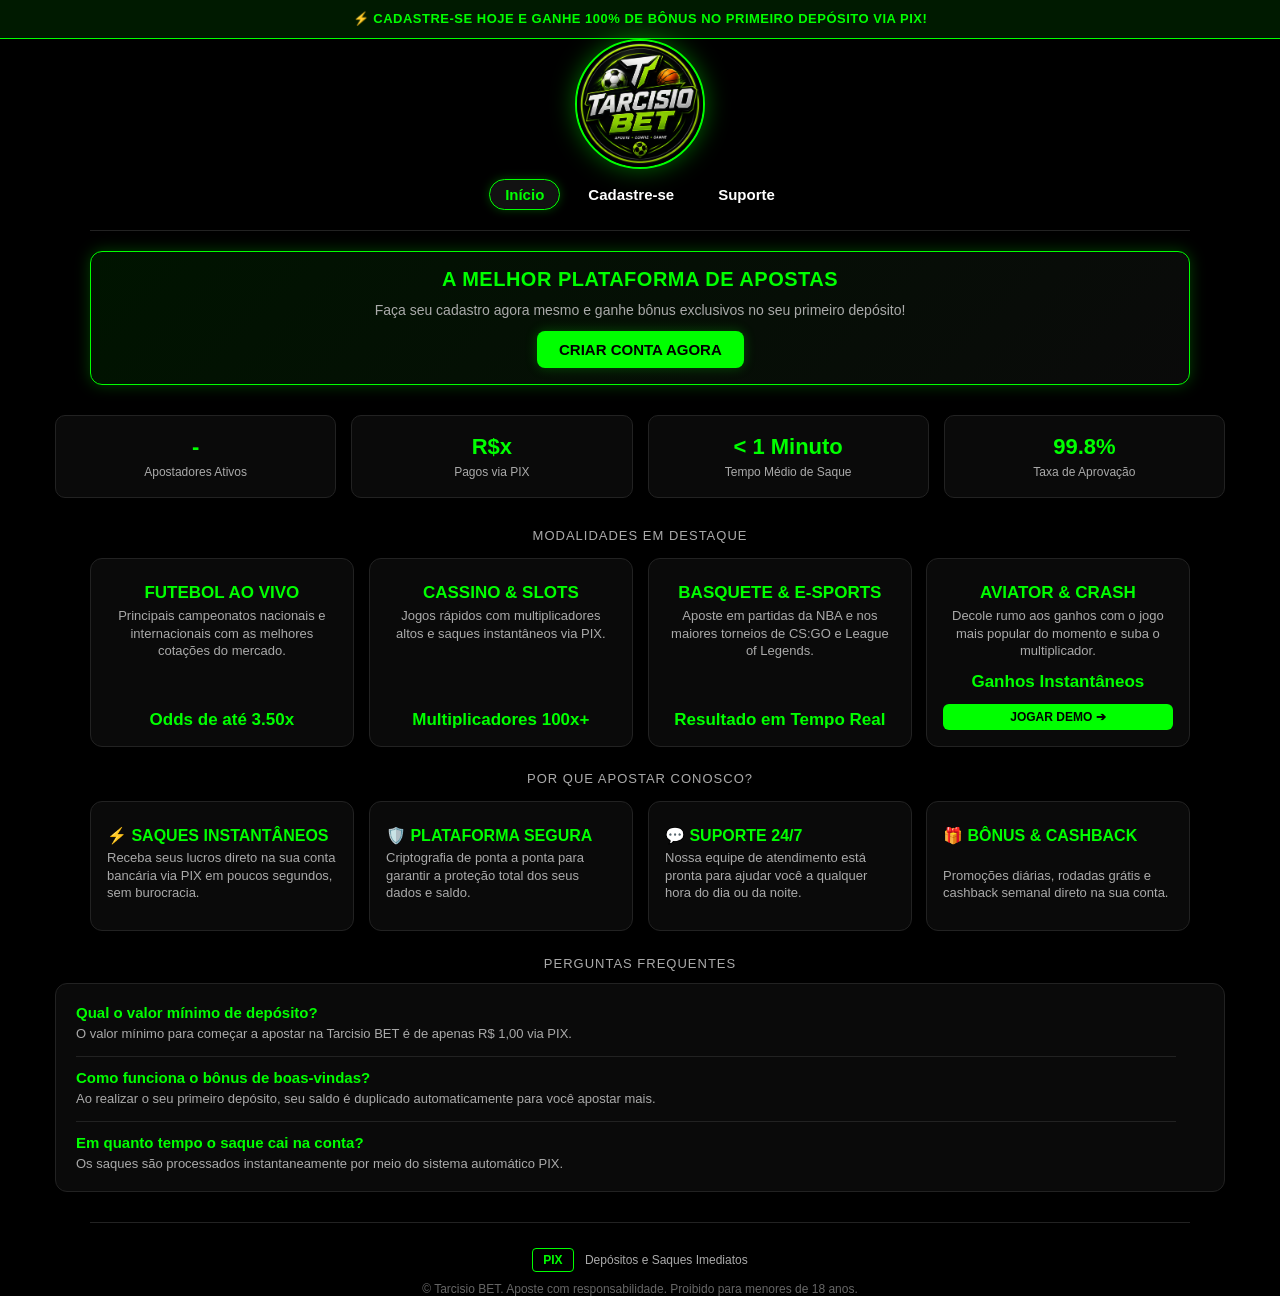
==== commit 0934aced: "melhorias e correções" ====
--- a/index.html
+++ b/index.html
@@ -8,6 +8,16 @@
     <link rel="icon" type="image/png" href="navegador.png">
     <link rel="stylesheet" href="style.css">
     <style>
+        /* ESTILO PARA SELEÇÃO DE TEXTO EM VERDE NEON */
+        ::selection {
+            background-color: #00ff00;
+            color: #000000;
+        }
+        ::-moz-selection {
+            background-color: #00ff00;
+            color: #000000;
+        }
+
         /* RESET E CORREÇÕES GLOBAIS DE RESPONSIVIDADE */
         * {
             box-sizing: border-box;
@@ -19,13 +29,22 @@
             padding: 0;
         }
 
-        /* AJUSTE FINO PARA O TAMANHO DA LOGO NO CABEÇALHO */
+        /* AJUSTE FINO PARA A LOGO REDONDA NO PADRÃO DO SITE */
         .logo-container img {
-            width: 150px;
-            height: auto;
-            max-width: 100%;
+            width: 130px;
+            height: 130px;
+            object-fit: cover;
+            border-radius: 50%;
+            border: 2px solid #00ff00;
             display: block;
             margin: 0 auto;
+            filter: drop-shadow(0 0 12px rgba(0, 255, 0, 0.4));
+            transition: transform 0.3s ease, box-shadow 0.3s ease;
+        }
+
+        .logo-container img:hover {
+            transform: scale(1.05);
+            filter: drop-shadow(0 0 18px rgba(0, 255, 0, 0.7));
         }
 
         /* BARRA DE AVISO SUPERIOR RESPONSIVA */
@@ -82,7 +101,7 @@
             }
 
             .grid-estatisticas {
-                grid-template-columns: 1fr; /* Um card por linha em telas muito pequenas */
+                grid-template-columns: 1fr;
             }
 
             .secao-faq {
@@ -92,6 +111,11 @@
             header {
                 padding: 10px;
             }
+
+            .logo-container img {
+                width: 110px;
+                height: 110px;
+            }
         }
     </style>
 </head>
@@ -103,7 +127,7 @@
 
     <header>
         <div class="logo-container">
-            <a href="index.html">
+            <a href="index.html" id="logoLink">
                 <img src="logo da bet.png" alt="Logo Tarcisio BET" fetchpriority="high">
             </a>
         </div>
@@ -227,5 +251,28 @@
         <p>© Tarcisio BET. Aposte com responsabilidade. Proibido para menores de 18 anos.</p>
     </footer>
 
+    <!-- SCRIPT DE VERIFICAÇÃO DE SESSÃO -->
+    <script>
+        window.addEventListener('DOMContentLoaded', () => {
+            const usuarioLogado = localStorage.getItem('usuarioLogadoNome');
+            const menuNavegacao = document.querySelector('.menu-navegacao');
+
+            if (usuarioLogado && menuNavegacao) {
+                menuNavegacao.innerHTML = `
+                    <a class="btn-inicio" href="index.html">Início</a>
+                    <a class="btn-inicio" href="dashboard.html">Painel</a>
+                    <a class="btn-inicio" href="suporte.html">Suporte</a>
+                    <a class="btn-inicio" href="#" onclick="fazerLogout()" style="color: #ff4444 !important;">Sair (${usuarioLogado})</a>
+                `;
+            }
+        });
+
+        function fazerLogout() {
+            localStorage.removeItem('usuarioLogadoNome');
+            localStorage.removeItem('usuarioLogadoEmail');
+            alert("Você saiu da sua conta com sucesso!");
+            window.location.href = "index.html";
+        }
+    </script>
 </body>
 </html>
